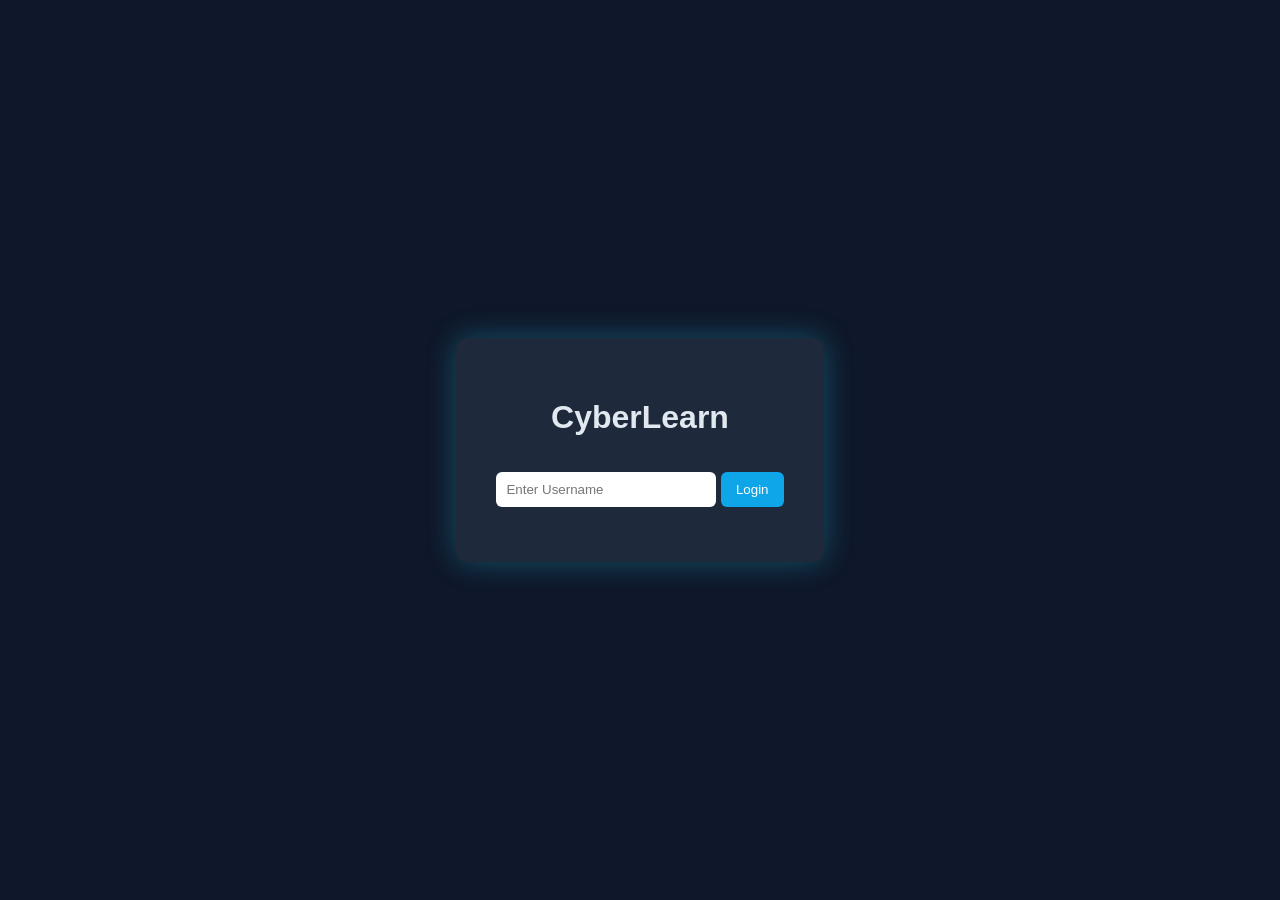
==== docs/certificate.html @ 037c0deb "Create certificate.html" ====
<!DOCTYPE html>
<html>
<head>
    <title>Certificate</title>
    <link rel="stylesheet" href="style.css">
</head>
<body onload="loadCertificate()" class="center-page">

<div class="certificate">
    <h1>Certificate of Completion</h1>
    <p id="certUser"></p>
    <p>Has successfully completed CyberLearn Module 2</p>
</div>

<script src="script.js"></script>
</body>
</html>
---- docs/style.css ----
body {
    margin: 0;
    font-family: Arial, sans-serif;
    background: #0f172a;
    color: #e2e8f0;
}

/* Layout */

.layout {
    display: flex;
    min-height: 100vh;
}

/* Sidebar */

.sidebar {
    width: 250px;
    background: #020617;
    padding: 20px;
    box-shadow: 0 0 20px rgba(0,255,255,0.2);
}

.sidebar h2 {
    color: #22d3ee;
}

.sidebar a {
    display: block;
    padding: 10px;
    margin: 10px 0;
    color: #94a3b8;
    text-decoration: none;
    border-radius: 6px;
    transition: 0.3s;
}

.sidebar a:hover {
    background: #1e293b;
    color: #22d3ee;
}

.active-link {
    background: #1e293b;
    color: #22d3ee;
}

/* Content */

.content {
    flex: 1;
    padding: 40px;
    animation: fadeIn 0.8s ease-in;
}

/* Progress */

.progress-box {
    margin-top: 30px;
}

.progress-bar {
    width: 100%;
    height: 10px;
    background: #1e293b;
    border-radius: 5px;
    overflow: hidden;
}

.progress-fill {
    height: 100%;
    width: 0%;
    background: linear-gradient(90deg, #22d3ee, #0ea5e9);
    transition: 0.5s;
}

/* Buttons */

button {
    padding: 10px 15px;
    margin: 5px 0;
    background: #0ea5e9;
    border: none;
    border-radius: 6px;
    color: white;
    cursor: pointer;
    transition: 0.3s;
}

button:hover {
    background: #0284c7;
}

/* Quiz */

.quiz-box {
    background: #1e293b;
    padding: 20px;
    border-radius: 8px;
}

/* Mobile */

@media (max-width: 768px) {
    .layout {
        flex-direction: column;
    }

    .sidebar {
        width: 100%;
        display: flex;
        flex-wrap: wrap;
    }
}

/* Animations */

@keyframes fadeIn {
    from {opacity: 0; transform: translateY(20px);}
    to {opacity: 1; transform: translateY(0);}
}
.center-page {
    display: flex;
    justify-content: center;
    align-items: center;
    height: 100vh;
}

.login-box {
    background: #1e293b;
    padding: 40px;
    border-radius: 12px;
    box-shadow: 0 0 30px rgba(34,211,238,0.3);
    text-align: center;
}

.login-box input {
    padding: 10px;
    width: 200px;
    margin: 15px 0;
    border-radius: 6px;
    border: none;
}
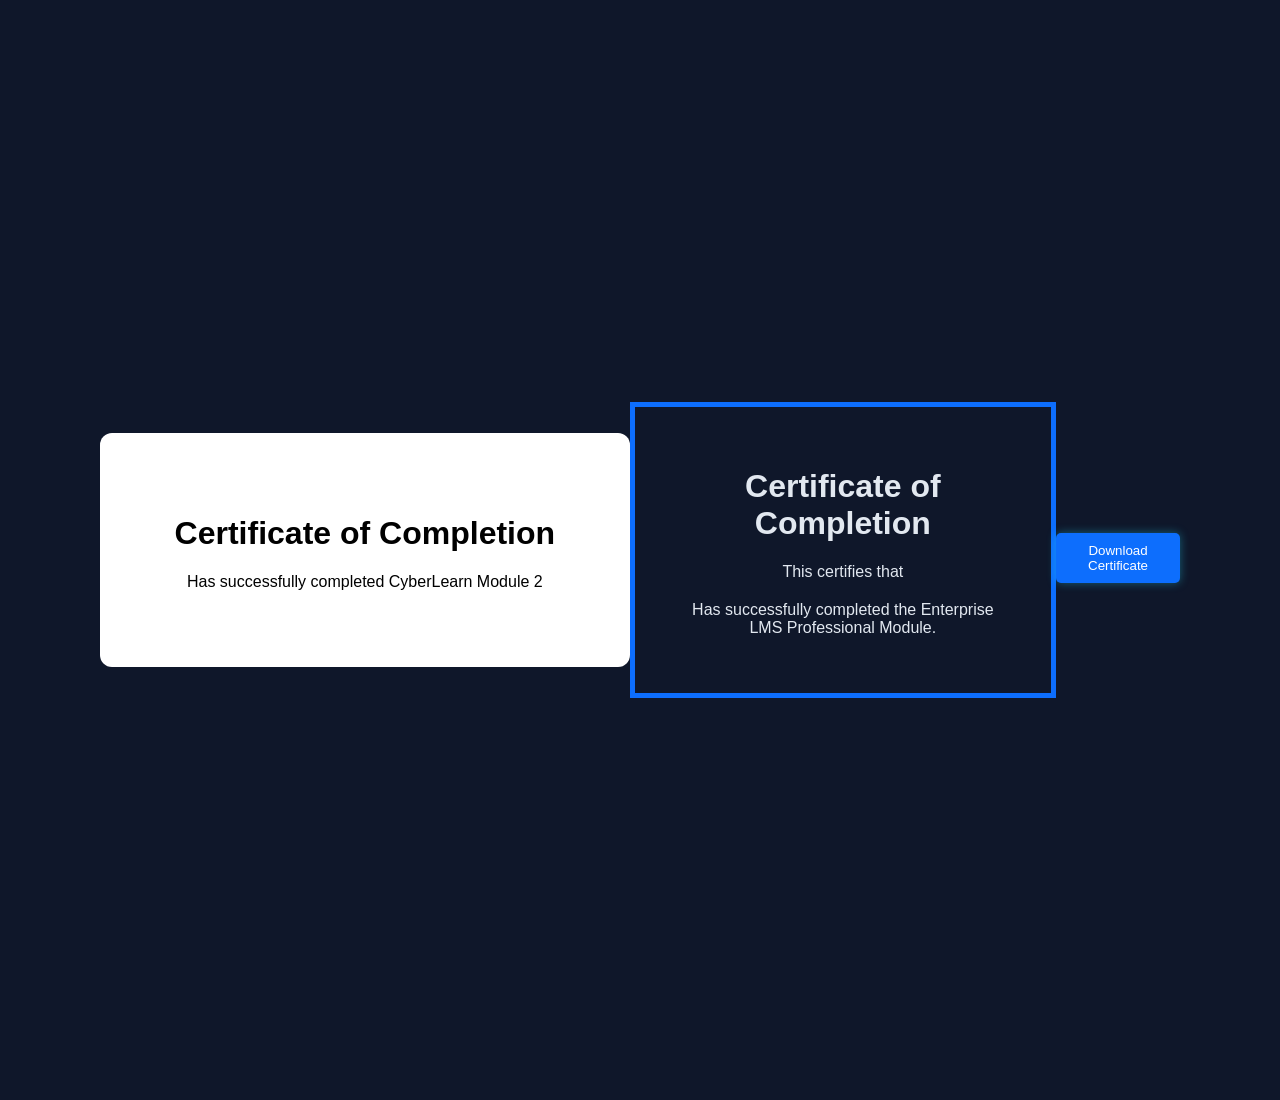
==== commit 3ce461d7: "Update certificate.html" ====
--- a/docs/certificate.html
+++ b/docs/certificate.html
@@ -15,3 +15,56 @@
 <script src="script.js"></script>
 </body>
 </html>
+<!DOCTYPE html>
+<html>
+<head>
+<title>Certificate</title>
+
+<style>
+body{
+text-align:center;
+font-family:Arial;
+margin:100px;
+}
+
+#certificate{
+border:5px solid #0d6efd;
+padding:40px;
+}
+
+button{
+padding:10px 20px;
+margin-top:20px;
+background:#0d6efd;
+color:white;
+border:none;
+border-radius:5px;
+cursor:pointer;
+}
+</style>
+
+</head>
+<body>
+
+<div id="certificate">
+<h1>Certificate of Completion</h1>
+<p>This certifies that</p>
+<h2 id="name"></h2>
+<p>Has successfully completed the Enterprise LMS Professional Module.</p>
+</div>
+
+<button onclick="downloadPDF()">Download Certificate</button>
+
+<script>
+
+const student = localStorage.getItem("loggedInUser");
+document.getElementById("name").innerText = student;
+
+function downloadPDF(){
+window.print();
+}
+
+</script>
+
+</body>
+</html>
--- a/docs/style.css
+++ b/docs/style.css
@@ -141,3 +141,118 @@
     border-radius: 6px;
     border: none;
 }
+.certificate {
+    background: white;
+    color: black;
+    padding: 60px;
+    border-radius: 12px;
+    text-align: center;
+    width: 600px;
+}
+button {
+    box-shadow: 0 0 10px rgba(34,211,238,0.4);
+}
+
+button:hover {
+    box-shadow: 0 0 20px rgba(34,211,238,0.7);
+    transform: scale(1.05);
+}
+
+.sidebar {
+    background: linear-gradient(180deg, #020617, #0f172a);
+}
+.start-btn {
+  display: inline-block;
+  padding: 10px 20px;
+  background-color: blue;
+  color: white;
+  text-decoration: none;
+  border-radius: 5px;
+}
+.quiz-section {
+  margin-top: 40px;
+}
+
+.quiz-box {
+  background: #111;
+  padding: 20px;
+  border-radius: 8px;
+  color: white;
+}
+
+.question {
+  margin-bottom: 20px;
+}
+
+.quiz-box button {
+  padding: 10px 20px;
+  background: blue;
+  color: white;
+  border: none;
+  border-radius: 5px;
+  cursor: pointer;
+}
+
+.quiz-box button:hover {
+  background: darkblue;
+}
+
+#result {
+  margin-top: 15px;
+  font-weight: bold;
+}
+
+.module-container {
+  max-width: 1000px;
+  marg.module-container {
+  width: 95%;
+  max-width: 1400px;
+  margin: auto;
+  padding: 40px;
+  line-height: 1.9;
+  font-size: 18px;
+}
+
+.module-container h1 {
+  text-align: center;
+  font-size: 40px;
+  margin-bottom: 40px;
+}
+
+.module-container section {
+  margin-bottom: 60px;
+}
+
+.module-container h2 {
+  font-size: 28px;
+  color: #0a58ca;
+  margin-bottom: 15px;
+}
+
+.module-container h3 {
+  font-size: 22px;
+  margin-top: 20px;
+}
+in: auto;
+  padding: 30px;
+  line-height: 1.8;
+}
+
+.module-container h1 {
+  text-align: center;
+  margin-bottom: 30px;
+}
+
+.module-container section {
+  margin-bottom: 40px;
+}
+
+.module-container h2 {
+  color: #0a58ca;
+  margin-bottom: 10px;
+}
+
+.module-container h3 {
+  margin-top: 15px;
+  color: #333;
+}
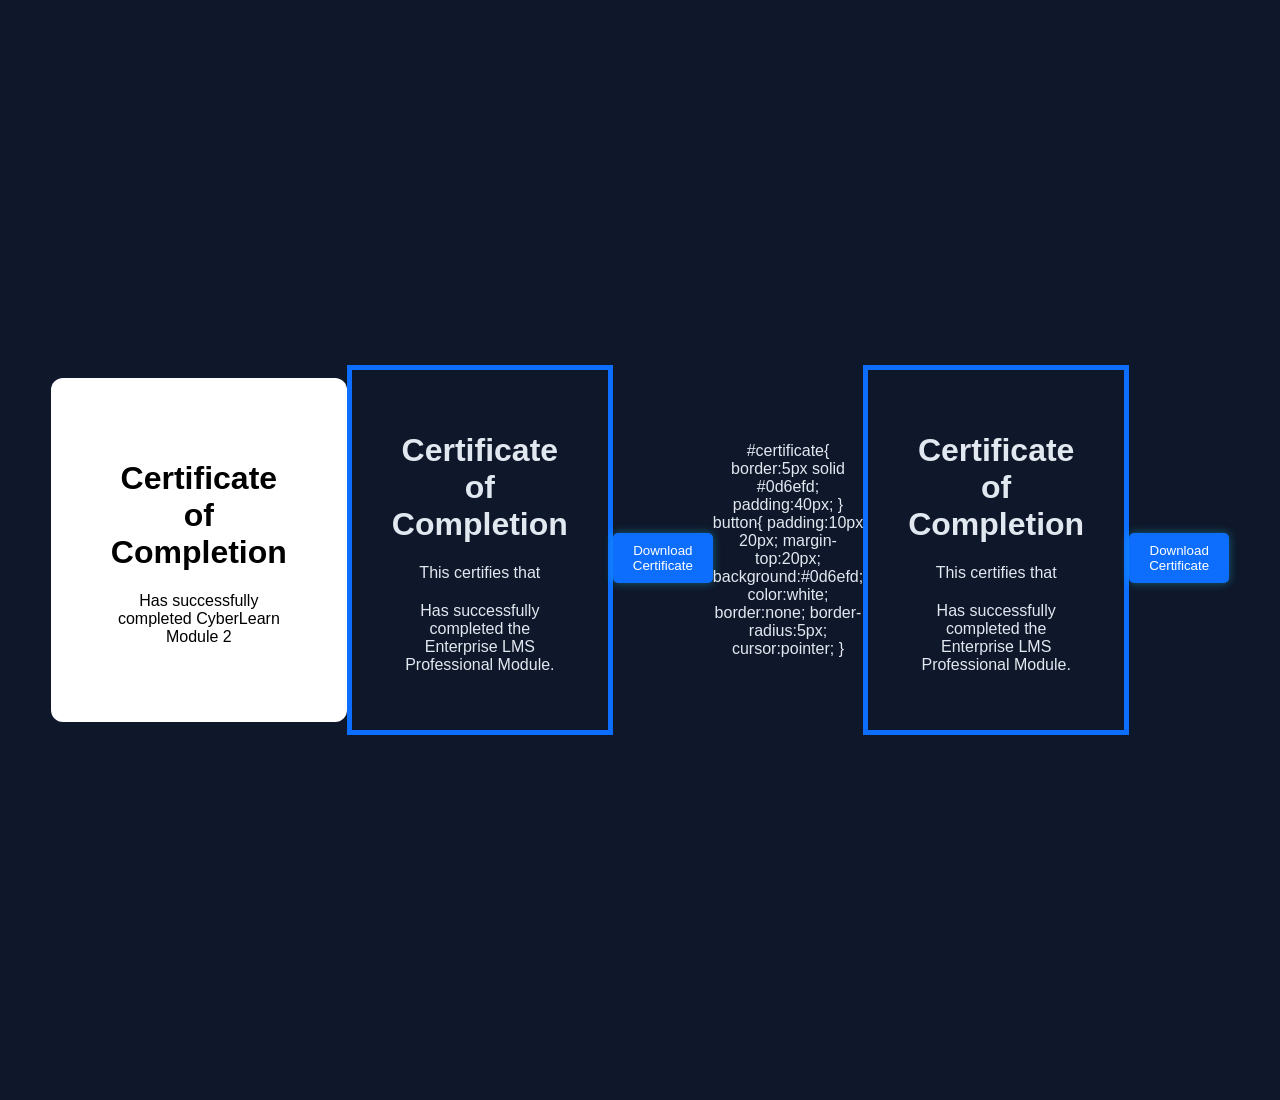
==== commit f81184fe: "Update certificate.html" ====
--- a/docs/certificate.html
+++ b/docs/certificate.html
@@ -15,6 +15,17 @@
 <script src="script.js"></script>
 </body>
 </html>
+<!DOCTYPE html>
+<html>
+<head>
+<title>Certificate</title>
+
+<style>
+body{
+text-align:center;
+font-family:Arial;
+margin:100px;
+}
 <!DOCTYPE html>
 <html>
 <head>
@@ -68,3 +79,45 @@
 
 </body>
 </html>
+
+#certificate{
+border:5px solid #0d6efd;
+padding:40px;
+}
+
+button{
+padding:10px 20px;
+margin-top:20px;
+background:#0d6efd;
+color:white;
+border:none;
+border-radius:5px;
+cursor:pointer;
+}
+</style>
+
+</head>
+<body>
+
+<div id="certificate">
+<h1>Certificate of Completion</h1>
+<p>This certifies that</p>
+<h2 id="name"></h2>
+<p>Has successfully completed the Enterprise LMS Professional Module.</p>
+</div>
+
+<button onclick="downloadPDF()">Download Certificate</button>
+
+<script>
+
+const student = localStorage.getItem("loggedInUser");
+document.getElementById("name").innerText = student;
+
+function downloadPDF(){
+window.print();
+}
+
+</script>
+
+</body>
+</html>
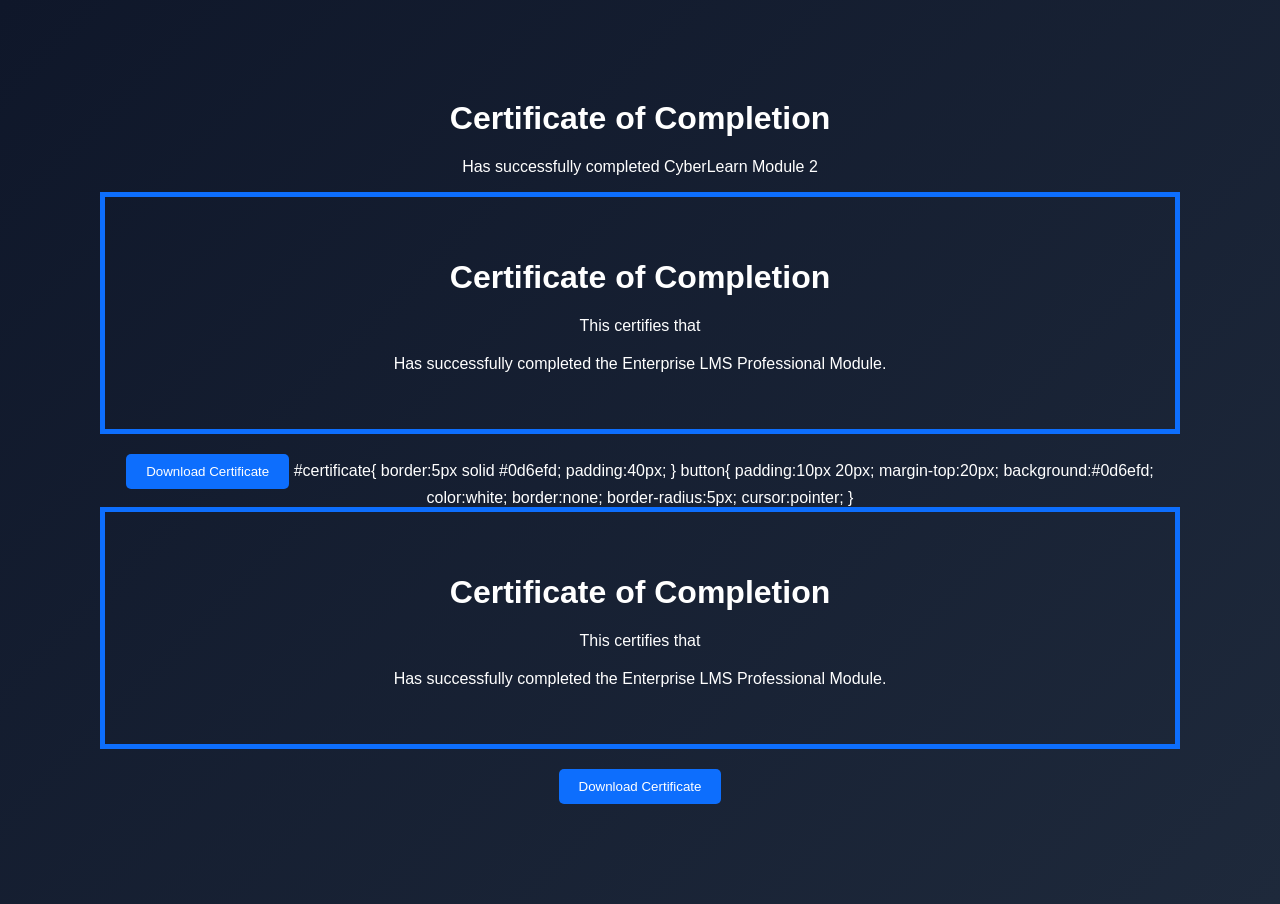
==== commit 5ff3bdc3: "Update certificate.html" ====
--- a/docs/certificate.html
+++ b/docs/certificate.html
@@ -116,6 +116,19 @@
 function downloadPDF(){
 window.print();
 }
+<h1>CyberLearn Professional Certificate</h1>
+
+<div id="certStatus"></div>
+
+<script>
+if(localStorage.getItem("certificate") === "unlocked"){
+    document.getElementById("certStatus").innerHTML =
+    "<h2>Congratulations! 🎉</h2><p>You completed all modules.</p>";
+}else{
+    document.getElementById("certStatus").innerHTML =
+    "<h2>Locked 🔒</h2><p>Complete all modules to unlock.</p>";
+}
+</script>
 
 </script>
 
--- a/docs/style.css
+++ b/docs/style.css
@@ -1,258 +1,76 @@
-body {
-    margin: 0;
-    font-family: Arial, sans-serif;
-    background: #0f172a;
-    color: #e2e8f0;
+body{
+    margin:0;
+    font-family:Segoe UI, sans-serif;
+    background:linear-gradient(135deg,#0f172a,#1e293b);
+    color:white;
 }
 
-/* Layout */
-
-.layout {
-    display: flex;
-    min-height: 100vh;
+.sidebar{
+    width:260px;
+    height:100vh;
+    position:fixed;
+    background:#0b1220;
+    padding:25px;
 }
 
-/* Sidebar */
-
-.sidebar {
-    width: 250px;
-    background: #020617;
-    padding: 20px;
-    box-shadow: 0 0 20px rgba(0,255,255,0.2);
+.sidebar h2{
+    color:#38bdf8;
 }
 
-.sidebar h2 {
-    color: #22d3ee;
+.sidebar a{
+    display:block;
+    margin:15px 0;
+    color:#94a3b8;
+    text-decoration:none;
+    transition:0.3s;
 }
 
-.sidebar a {
-    display: block;
-    padding: 10px;
-    margin: 10px 0;
-    color: #94a3b8;
-    text-decoration: none;
-    border-radius: 6px;
-    transition: 0.3s;
+.sidebar a:hover{
+    color:white;
+    transform:translateX(5px);
 }
 
-.sidebar a:hover {
-    background: #1e293b;
-    color: #22d3ee;
+.main{
+    margin-left:260px;
+    padding:40px;
 }
 
-.active-link {
-    background: #1e293b;
-    color: #22d3ee;
+.card{
+    background:#1e293b;
+    padding:25px;
+    border-radius:15px;
+    margin-bottom:25px;
+    box-shadow:0 10px 25px rgba(0,0,0,0.4);
+    transition:0.3s;
 }
 
-/* Content */
-
-.content {
-    flex: 1;
-    padding: 40px;
-    animation: fadeIn 0.8s ease-in;
+.card:hover{
+    transform:scale(1.02);
 }
 
-/* Progress */
-
-.progress-box {
-    margin-top: 30px;
+button{
+    padding:10px 20px;
+    background:#2563eb;
+    border:none;
+    border-radius:8px;
+    color:white;
+    cursor:pointer;
+    transition:0.3s;
 }
 
-.progress-bar {
-    width: 100%;
-    height: 10px;
-    background: #1e293b;
-    border-radius: 5px;
-    overflow: hidden;
+button:hover{
+    background:#1d4ed8;
 }
 
-.progress-fill {
-    height: 100%;
-    width: 0%;
-    background: linear-gradient(90deg, #22d3ee, #0ea5e9);
-    transition: 0.5s;
+.progress-bar{
+    background:#334155;
+    height:20px;
+    border-radius:20px;
+    overflow:hidden;
 }
 
-/* Buttons */
-
-button {
-    padding: 10px 15px;
-    margin: 5px 0;
-    background: #0ea5e9;
-    border: none;
-    border-radius: 6px;
-    color: white;
-    cursor: pointer;
-    transition: 0.3s;
+.progress-fill{
+    background:#38bdf8;
+    height:100%;
+    width:0%;
 }
-
-button:hover {
-    background: #0284c7;
-}
-
-/* Quiz */
-
-.quiz-box {
-    background: #1e293b;
-    padding: 20px;
-    border-radius: 8px;
-}
-
-/* Mobile */
-
-@media (max-width: 768px) {
-    .layout {
-        flex-direction: column;
-    }
-
-    .sidebar {
-        width: 100%;
-        display: flex;
-        flex-wrap: wrap;
-    }
-}
-
-/* Animations */
-
-@keyframes fadeIn {
-    from {opacity: 0; transform: translateY(20px);}
-    to {opacity: 1; transform: translateY(0);}
-}
-.center-page {
-    display: flex;
-    justify-content: center;
-    align-items: center;
-    height: 100vh;
-}
-
-.login-box {
-    background: #1e293b;
-    padding: 40px;
-    border-radius: 12px;
-    box-shadow: 0 0 30px rgba(34,211,238,0.3);
-    text-align: center;
-}
-
-.login-box input {
-    padding: 10px;
-    width: 200px;
-    margin: 15px 0;
-    border-radius: 6px;
-    border: none;
-}
-.certificate {
-    background: white;
-    color: black;
-    padding: 60px;
-    border-radius: 12px;
-    text-align: center;
-    width: 600px;
-}
-button {
-    box-shadow: 0 0 10px rgba(34,211,238,0.4);
-}
-
-button:hover {
-    box-shadow: 0 0 20px rgba(34,211,238,0.7);
-    transform: scale(1.05);
-}
-
-.sidebar {
-    background: linear-gradient(180deg, #020617, #0f172a);
-}
-.start-btn {
-  display: inline-block;
-  padding: 10px 20px;
-  background-color: blue;
-  color: white;
-  text-decoration: none;
-  border-radius: 5px;
-}
-.quiz-section {
-  margin-top: 40px;
-}
-
-.quiz-box {
-  background: #111;
-  padding: 20px;
-  border-radius: 8px;
-  color: white;
-}
-
-.question {
-  margin-bottom: 20px;
-}
-
-.quiz-box button {
-  padding: 10px 20px;
-  background: blue;
-  color: white;
-  border: none;
-  border-radius: 5px;
-  cursor: pointer;
-}
-
-.quiz-box button:hover {
-  background: darkblue;
-}
-
-#result {
-  margin-top: 15px;
-  font-weight: bold;
-}
-
-.module-container {
-  max-width: 1000px;
-  marg.module-container {
-  width: 95%;
-  max-width: 1400px;
-  margin: auto;
-  padding: 40px;
-  line-height: 1.9;
-  font-size: 18px;
-}
-
-.module-container h1 {
-  text-align: center;
-  font-size: 40px;
-  margin-bottom: 40px;
-}
-
-.module-container section {
-  margin-bottom: 60px;
-}
-
-.module-container h2 {
-  font-size: 28px;
-  color: #0a58ca;
-  margin-bottom: 15px;
-}
-
-.module-container h3 {
-  font-size: 22px;
-  margin-top: 20px;
-}
-in: auto;
-  padding: 30px;
-  line-height: 1.8;
-}
-
-.module-container h1 {
-  text-align: center;
-  margin-bottom: 30px;
-}
-
-.module-container section {
-  margin-bottom: 40px;
-}
-
-.module-container h2 {
-  color: #0a58ca;
-  margin-bottom: 10px;
-}
-
-.module-container h3 {
-  margin-top: 15px;
-  color: #333;
-}
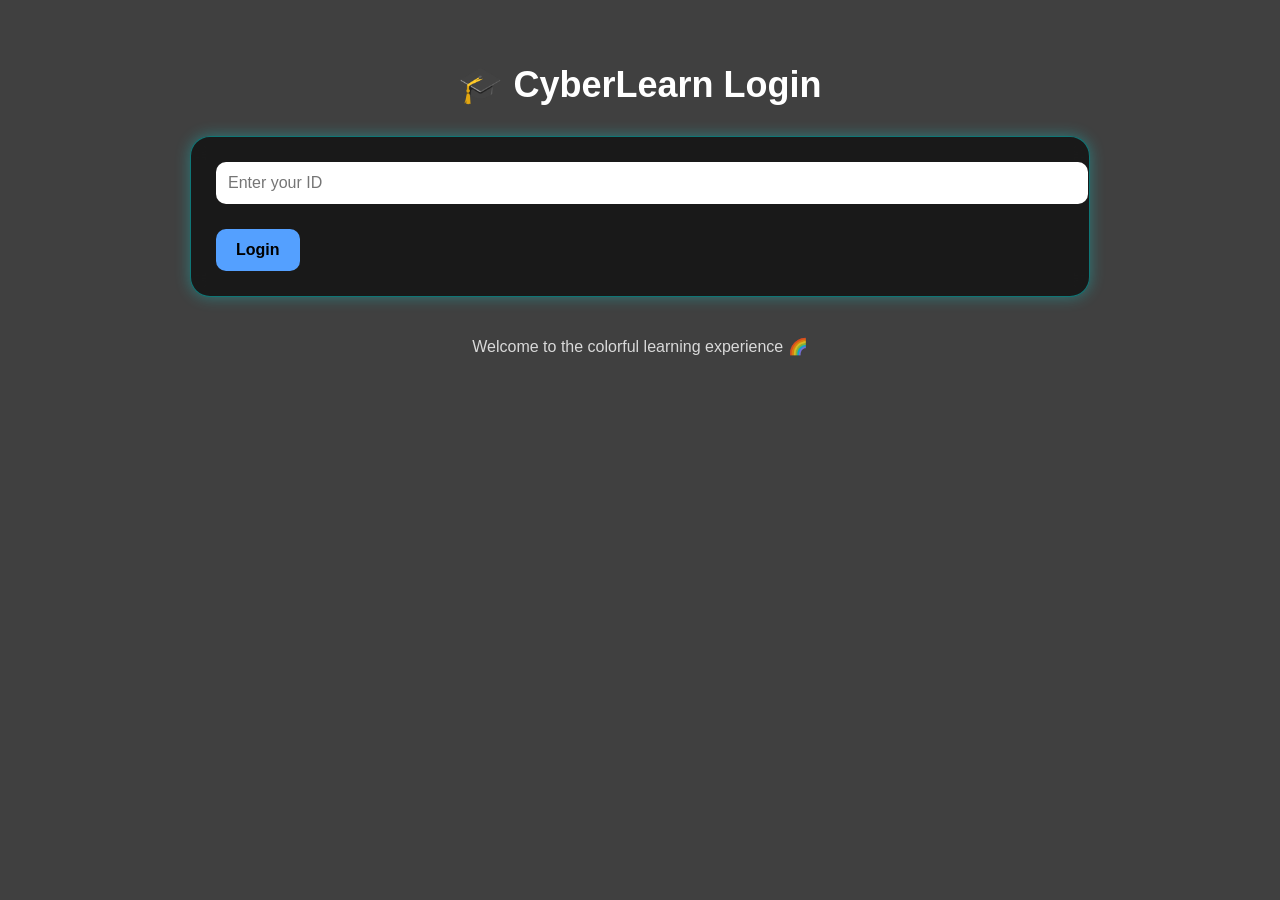
==== commit 4562dd83: "Update certificate.html" ====
--- a/docs/certificate.html
+++ b/docs/certificate.html
@@ -3,6 +3,8 @@
 <head>
     <title>Certificate</title>
     <link rel="stylesheet" href="style.css">
+    <link rel="icon" type="image/svg+xml" href="icon.svg">
+
 </head>
 <body onload="loadCertificate()" class="center-page">
 
--- a/docs/style.css
+++ b/docs/style.css
@@ -1,76 +1,107 @@
-body{
-    margin:0;
-    font-family:Segoe UI, sans-serif;
-    background:linear-gradient(135deg,#0f172a,#1e293b);
-    color:white;
+/* ===== GLOBAL STYLE ===== */
+
+body {
+    margin: 0;
+    font-family: 'Segoe UI', sans-serif;
+    background: url("https://images.unsplash.com/photo-1550751827-4bd374c3f58b") no-repeat center center fixed;
+    background-size: cover;
+    color: white;
+    min-height: 100vh;
 }
 
-.sidebar{
-    width:260px;
-    height:100vh;
-    position:fixed;
-    background:#0b1220;
-    padding:25px;
+/* Dark overlay for readability */
+body::before {
+    content: "";
+    position: fixed;
+    inset: 0;
+    background: rgba(0, 0, 0, 0.75);
+    z-index: -1;
 }
 
-.sidebar h2{
-    color:#38bdf8;
+
+/* ===== CENTER CONTAINER ===== */
+
+.container {
+    max-width: 900px;
+    margin: auto;
+    padding: 40px;
 }
 
-.sidebar a{
-    display:block;
-    margin:15px 0;
-    color:#94a3b8;
-    text-decoration:none;
-    transition:0.3s;
+/* ===== HEADINGS ===== */
+
+h1 {
+    text-align: center;
+    font-size: 36px;
+    margin-bottom: 30px;
 }
 
-.sidebar a:hover{
-    color:white;
-    transform:translateX(5px);
+/* ===== GLASS CARD ===== */
+
+.card {
+    background: rgba(255, 255, 255, 0.15);
+    backdrop-filter: blur(10px);
+    padding: 25px;
+    border-radius: 20px;
+    margin-bottom: 25px;
+    box-shadow: 0 10px 30px rgba(0, 0, 0, 0.3);
+    transition: 0.3s ease;
+}
+.card {
+    background: rgba(0, 0, 0, 0.6);
+    border: 1px solid rgba(0, 255, 255, 0.4);
+    box-shadow: 0 0 15px rgba(0, 255, 255, 0.3);
 }
 
-.main{
-    margin-left:260px;
-    padding:40px;
+.card:hover {
+    transform: translateY(-5px);
 }
 
-.card{
-    background:#1e293b;
-    padding:25px;
-    border-radius:15px;
-    margin-bottom:25px;
-    box-shadow:0 10px 25px rgba(0,0,0,0.4);
-    transition:0.3s;
+/* ===== BUTTONS ===== */
+
+button {
+    padding: 12px 20px;
+    border: none;
+    border-radius: 10px;
+    cursor: pointer;
+    font-size: 16px;
+    font-weight: bold;
+    transition: 0.3s ease;
+    margin-top: 10px;
 }
 
-.card:hover{
-    transform:scale(1.02);
+/* Different button colors */
+
+.btn1 { background: #ff6b6b; }
+.btn2 { background: #feca57; color: black; }
+.btn3 { background: #1dd1a1; }
+.btn4 { background: #54a0ff; }
+
+button:hover {
+    transform: scale(1.05);
+    opacity: 0.9;
 }
 
-button{
-    padding:10px 20px;
-    background:#2563eb;
-    border:none;
-    border-radius:8px;
-    color:white;
-    cursor:pointer;
-    transition:0.3s;
+/* ===== INPUT FIELD ===== */
+
+input {
+    padding: 12px;
+    width: 100%;
+    border-radius: 10px;
+    border: none;
+    margin-bottom: 15px;
+    font-size: 16px;
 }
 
-button:hover{
-    background:#1d4ed8;
+/* ===== LOGOUT BUTTON ===== */
+
+.logout {
+    background: #ee5253;
 }
 
-.progress-bar{
-    background:#334155;
-    height:20px;
-    border-radius:20px;
-    overflow:hidden;
+/* ===== FOOTER ===== */
+
+footer {
+    text-align: center;
+    margin-top: 40px;
+    opacity: 0.8;
 }
-
-.progress-fill{
-    background:#38bdf8;
-    height:100%;
-    width:0%;
-}
